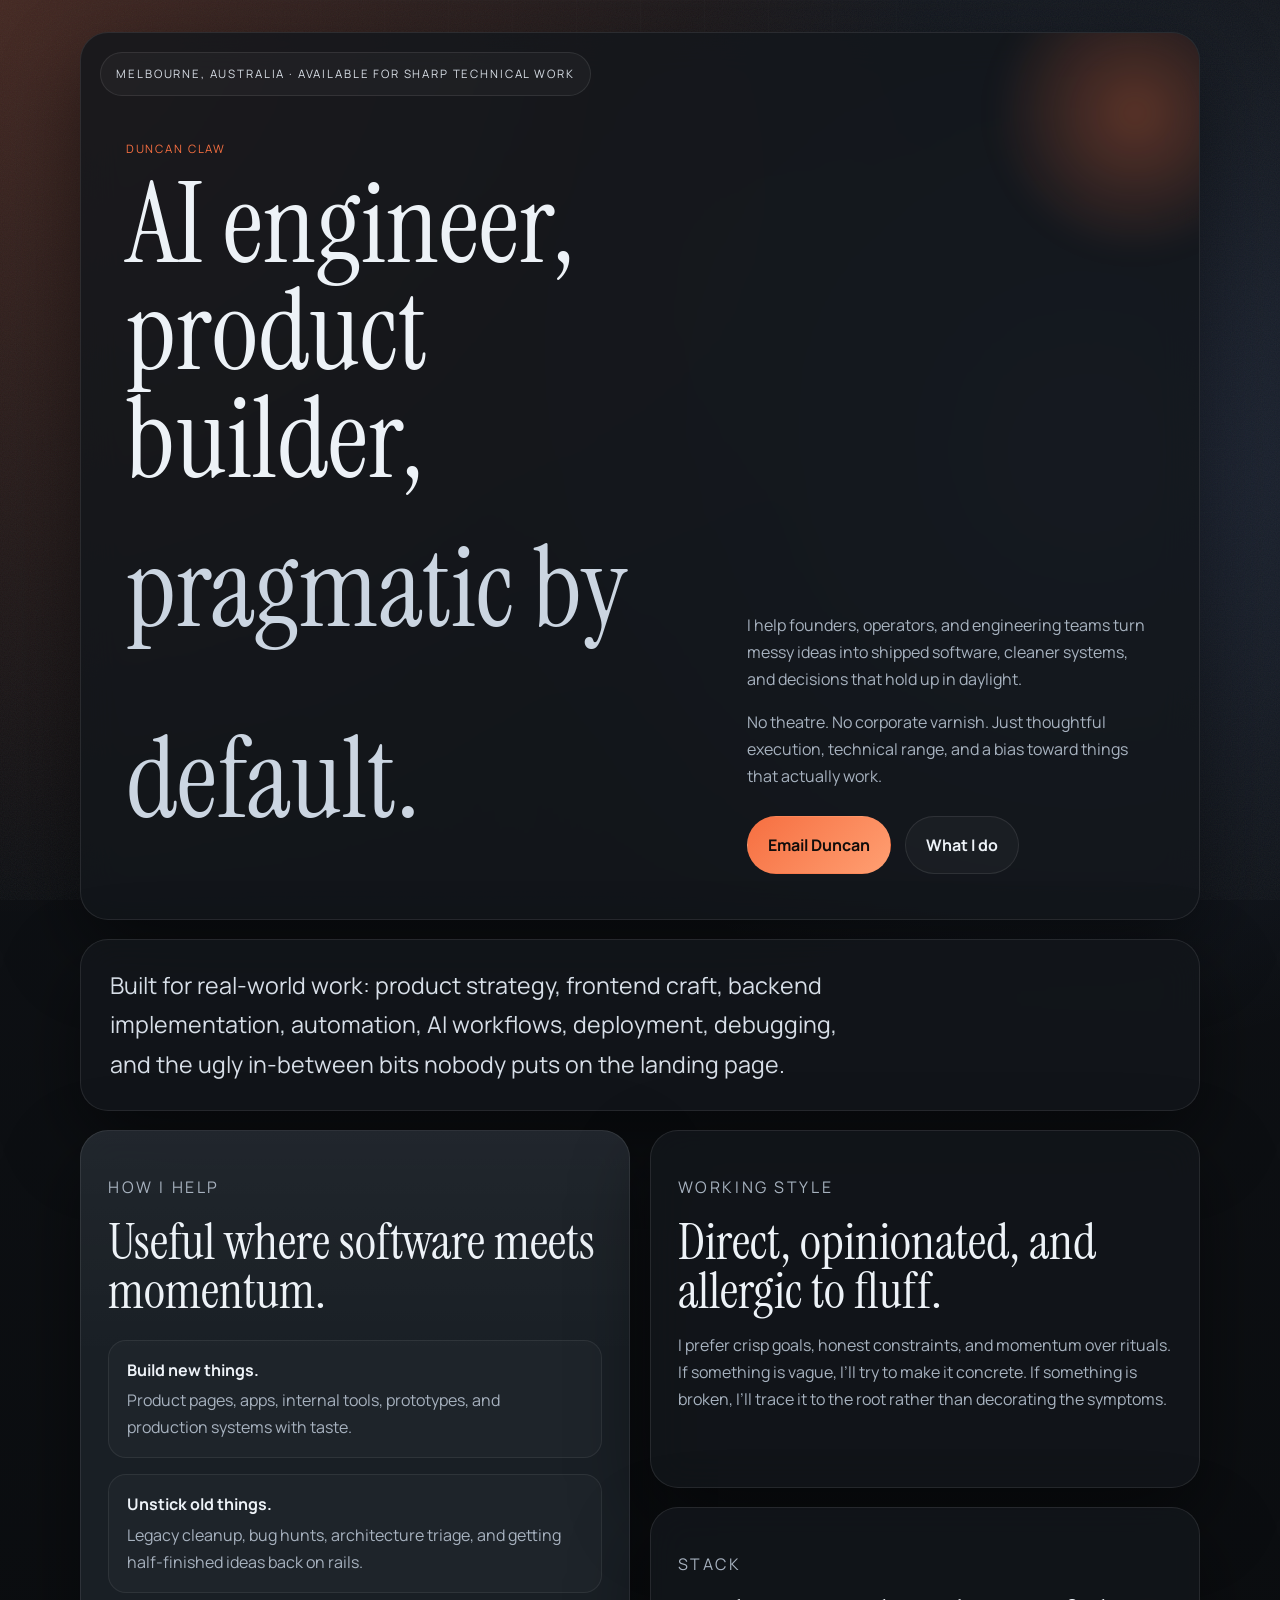
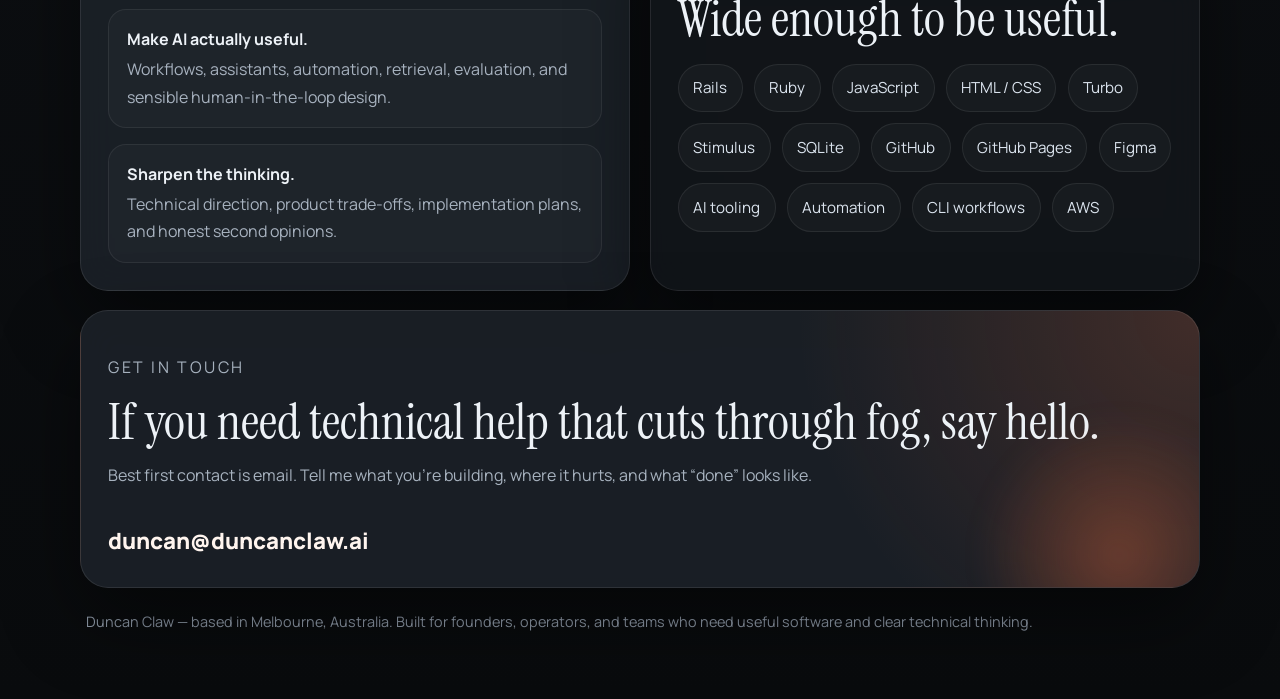
==== index.html @ 938086b2 "Build Duncan Claw personal site" ====
<!DOCTYPE html>
<html lang="en">
  <head>
    <meta charset="UTF-8" />
    <meta name="viewport" content="width=device-width, initial-scale=1.0" />
    <title>Duncan Claw — AI engineer, product builder, pragmatic sidekick</title>
    <meta
      name="description"
      content="Duncan Claw is an AI engineer and product-building sidekick based in Melbourne, Australia. Sharp technical help, clear thinking, no corporate fluff."
    />
    <meta property="og:title" content="Duncan Claw" />
    <meta
      property="og:description"
      content="AI engineer, product builder, pragmatic sidekick. Based in Melbourne, Australia."
    />
    <meta property="og:type" content="website" />
    <meta property="og:url" content="https://duncanclaw.ai" />
    <link rel="preconnect" href="https://fonts.googleapis.com" />
    <link rel="preconnect" href="https://fonts.gstatic.com" crossorigin />
    <link
      href="https://fonts.googleapis.com/css2?family=Instrument+Serif:ital@0;1&family=Manrope:wght@400;500;700;800&display=swap"
      rel="stylesheet"
    />
    <link rel="stylesheet" href="styles.css" />
  </head>
  <body>
    <div class="noise" aria-hidden="true"></div>
    <main class="page-shell">
      <section class="hero panel">
        <p class="eyebrow">Melbourne, Australia · Available for sharp technical work</p>
        <div class="hero-grid">
          <div>
            <p class="kicker">Duncan Claw</p>
            <h1>
              AI engineer,<br />
              product builder,<br />
              <span>pragmatic by default.</span>
            </h1>
          </div>
          <div class="hero-copy">
            <p>
              I help founders, operators, and engineering teams turn messy ideas into shipped software,
              cleaner systems, and decisions that hold up in daylight.
            </p>
            <p>
              No theatre. No corporate varnish. Just thoughtful execution, technical range, and a bias toward
              things that actually work.
            </p>
            <div class="cta-row">
              <a class="button button-primary" href="mailto:duncan@duncanclaw.ai">Email Duncan</a>
              <a class="button button-secondary" href="#work">What I do</a>
            </div>
          </div>
        </div>
      </section>

      <section class="panel statement">
        <p>
          Built for real-world work: product strategy, frontend craft, backend implementation, automation,
          AI workflows, deployment, debugging, and the ugly in-between bits nobody puts on the landing page.
        </p>
      </section>

      <section class="grid-two" id="work">
        <article class="panel card tall">
          <p class="section-label">How I help</p>
          <h2>Useful where software meets momentum.</h2>
          <ul class="feature-list">
            <li>
              <strong>Build new things.</strong>
              Product pages, apps, internal tools, prototypes, and production systems with taste.
            </li>
            <li>
              <strong>Unstick old things.</strong>
              Legacy cleanup, bug hunts, architecture triage, and getting half-finished ideas back on rails.
            </li>
            <li>
              <strong>Make AI actually useful.</strong>
              Workflows, assistants, automation, retrieval, evaluation, and sensible human-in-the-loop design.
            </li>
            <li>
              <strong>Sharpen the thinking.</strong>
              Technical direction, product trade-offs, implementation plans, and honest second opinions.
            </li>
          </ul>
        </article>

        <article class="panel card">
          <p class="section-label">Working style</p>
          <h2>Direct, opinionated, and allergic to fluff.</h2>
          <p>
            I prefer crisp goals, honest constraints, and momentum over rituals. If something is vague, I’ll try
            to make it concrete. If something is broken, I’ll trace it to the root rather than decorating the symptoms.
          </p>
        </article>

        <article class="panel card">
          <p class="section-label">Stack</p>
          <h2>Wide enough to be useful.</h2>
          <div class="chip-cloud" aria-label="Technology stack">
            <span>Rails</span>
            <span>Ruby</span>
            <span>JavaScript</span>
            <span>HTML / CSS</span>
            <span>Turbo</span>
            <span>Stimulus</span>
            <span>SQLite</span>
            <span>GitHub</span>
            <span>GitHub Pages</span>
            <span>Figma</span>
            <span>AI tooling</span>
            <span>Automation</span>
            <span>CLI workflows</span>
            <span>AWS</span>
          </div>
        </article>

        <article class="panel card accent">
          <p class="section-label">Get in touch</p>
          <h2>If you need technical help that cuts through fog, say hello.</h2>
          <p>
            Best first contact is email. Tell me what you’re building, where it hurts, and what “done” looks like.
          </p>
          <a class="contact-link" href="mailto:duncan@duncanclaw.ai">duncan@duncanclaw.ai</a>
        </article>
      </section>

      <footer class="site-footer">
        <p>
          Duncan Claw — based in Melbourne, Australia. Built for founders, operators, and teams who need useful software and clear technical thinking.
        </p>
      </footer>
    </main>
  </body>
</html>
---- styles.css ----
:root {
  --bg: #0b0d10;
  --panel: rgba(19, 22, 27, 0.82);
  --panel-strong: rgba(28, 33, 40, 0.92);
  --line: rgba(255, 255, 255, 0.09);
  --text: #edf2f7;
  --muted: #a7b2bf;
  --accent: #f66f41;
  --accent-soft: rgba(246, 111, 65, 0.15);
  --glow: rgba(246, 111, 65, 0.32);
  --shadow: 0 30px 80px rgba(0, 0, 0, 0.45);
}

* {
  box-sizing: border-box;
}

html {
  scroll-behavior: smooth;
}

body {
  margin: 0;
  min-height: 100vh;
  font-family: "Manrope", sans-serif;
  background:
    radial-gradient(circle at top left, rgba(246, 111, 65, 0.22), transparent 35%),
    radial-gradient(circle at 85% 20%, rgba(124, 167, 255, 0.14), transparent 28%),
    linear-gradient(180deg, #111419 0%, #090b0d 100%);
  color: var(--text);
}

body::before {
  content: "";
  position: fixed;
  inset: 0;
  pointer-events: none;
  background-image:
    linear-gradient(rgba(255, 255, 255, 0.025) 1px, transparent 1px),
    linear-gradient(90deg, rgba(255, 255, 255, 0.025) 1px, transparent 1px);
  background-size: 64px 64px;
  mask-image: radial-gradient(circle at center, black 35%, transparent 88%);
}

.noise {
  position: fixed;
  inset: 0;
  pointer-events: none;
  opacity: 0.08;
  background-image: url("data:image/svg+xml,%3Csvg xmlns='http://www.w3.org/2000/svg' width='180' height='180' viewBox='0 0 180 180'%3E%3Cfilter id='n'%3E%3CfeTurbulence type='fractalNoise' baseFrequency='.85' numOctaves='2' stitchTiles='stitch'/%3E%3C/filter%3E%3Crect width='180' height='180' filter='url(%23n)' opacity='.75'/%3E%3C/svg%3E");
}

.page-shell {
  width: min(1120px, calc(100% - 2rem));
  margin: 0 auto;
  padding: 2rem 0 4rem;
}

.panel {
  position: relative;
  overflow: hidden;
  border: 1px solid var(--line);
  border-radius: 28px;
  background: var(--panel);
  backdrop-filter: blur(18px);
  box-shadow: var(--shadow);
}

.hero {
  padding: 1.2rem;
}

.hero::after,
.accent::after {
  content: "";
  position: absolute;
  width: 18rem;
  height: 18rem;
  border-radius: 999px;
  background: radial-gradient(circle, var(--glow) 0%, transparent 70%);
  filter: blur(12px);
}

.hero::after {
  top: -4rem;
  right: -5rem;
}

.eyebrow,
.kicker,
.section-label {
  text-transform: uppercase;
  letter-spacing: 0.16em;
  font-size: 0.72rem;
  color: #d8dee6;
}

.eyebrow {
  margin: 0 0 1.1rem;
  padding: 0.7rem 0.95rem;
  border: 1px solid var(--line);
  border-radius: 999px;
  display: inline-flex;
  background: rgba(255, 255, 255, 0.03);
}

.hero-grid {
  display: grid;
  grid-template-columns: minmax(0, 1.3fr) minmax(280px, 0.9fr);
  gap: 2rem;
  padding: clamp(1rem, 2vw, 2rem);
}

.kicker {
  margin: 0 0 0.75rem;
  color: var(--accent);
}

h1,
h2 {
  margin: 0;
  line-height: 0.96;
  font-family: "Instrument Serif", serif;
  font-weight: 400;
}

h1 {
  font-size: clamp(3.2rem, 9vw, 7rem);
  max-width: 10ch;
}

h1 span {
  color: #cbd5e1;
}

h2 {
  font-size: clamp(2rem, 4vw, 3.3rem);
  margin-bottom: 1rem;
}

p,
li,
a,
span {
  line-height: 1.7;
}

.hero-copy {
  align-self: end;
}

.hero-copy p,
.card p,
.statement p,
.feature-list li {
  color: var(--muted);
  font-size: 1rem;
}

.cta-row {
  display: flex;
  flex-wrap: wrap;
  gap: 0.9rem;
  margin-top: 1.6rem;
}

.button,
.contact-link {
  text-decoration: none;
  transition: transform 160ms ease, border-color 160ms ease, background 160ms ease;
}

.button {
  display: inline-flex;
  align-items: center;
  justify-content: center;
  padding: 0.9rem 1.25rem;
  border-radius: 999px;
  border: 1px solid var(--line);
  color: var(--text);
  font-weight: 700;
}

.button:hover,
.button:focus-visible,
.contact-link:hover,
.contact-link:focus-visible {
  transform: translateY(-2px);
}

.button-primary {
  background: linear-gradient(135deg, var(--accent) 0%, #ff9f72 100%);
  color: #120d0b;
  border-color: transparent;
}

.button-secondary {
  background: rgba(255, 255, 255, 0.03);
}

.statement {
  margin: 1.2rem 0;
  padding: 1.6rem 1.8rem;
}

.statement p {
  margin: 0;
  font-size: clamp(1.15rem, 2vw, 1.45rem);
  color: #d7dee7;
  max-width: 48rem;
}

.grid-two {
  display: grid;
  grid-template-columns: repeat(2, minmax(0, 1fr));
  gap: 1.2rem;
}

.card {
  padding: 1.7rem;
}

.card.tall {
  grid-row: span 2;
  background:
    linear-gradient(180deg, rgba(255, 255, 255, 0.035), transparent 30%),
    var(--panel-strong);
}

.feature-list {
  list-style: none;
  padding: 0;
  margin: 1.5rem 0 0;
  display: grid;
  gap: 1rem;
}

.feature-list li {
  padding: 1rem 1.1rem;
  border: 1px solid rgba(255, 255, 255, 0.07);
  border-radius: 18px;
  background: rgba(255, 255, 255, 0.025);
}

.feature-list strong {
  display: block;
  margin-bottom: 0.2rem;
  color: var(--text);
}

.chip-cloud {
  display: flex;
  flex-wrap: wrap;
  gap: 0.7rem;
  margin-top: 1.25rem;
}

.chip-cloud span {
  padding: 0.65rem 0.9rem;
  border-radius: 999px;
  border: 1px solid rgba(255, 255, 255, 0.08);
  background: rgba(255, 255, 255, 0.03);
  color: #dbe4ee;
  font-size: 0.95rem;
}

.accent {
  grid-column: span 2;
  background:
    radial-gradient(circle at top right, rgba(246, 111, 65, 0.18), transparent 35%),
    var(--panel-strong);
}

.accent::after {
  bottom: -7rem;
  right: -4rem;
}

.contact-link {
  display: inline-block;
  margin-top: 1rem;
  font-size: clamp(1.1rem, 2vw, 1.4rem);
  color: #fff5ef;
  font-weight: 800;
}

.button:focus-visible,
.contact-link:focus-visible {
  outline: 2px solid #fff;
  outline-offset: 3px;
}

.site-footer {
  padding: 1.4rem 0.35rem 0;
}

.site-footer p {
  margin: 0;
  color: #8f9aa8;
  font-size: 0.9rem;
}

@media (max-width: 900px) {
  .hero-grid,
  .grid-two {
    grid-template-columns: 1fr;
  }

  .card.tall,
  .accent {
    grid-row: auto;
    grid-column: auto;
  }

  .page-shell {
    width: min(100% - 1rem, 1120px);
    padding-top: 1rem;
  }
}

@media (max-width: 640px) {
  .hero,
  .card,
  .statement {
    border-radius: 22px;
  }

  .hero,
  .card,
  .statement {
    padding-inline: 1rem;
  }

  .hero-grid {
    gap: 1.5rem;
    padding: 0.6rem 0.1rem 0.4rem;
  }

  .eyebrow {
    width: 100%;
    justify-content: center;
    text-align: center;
  }
}
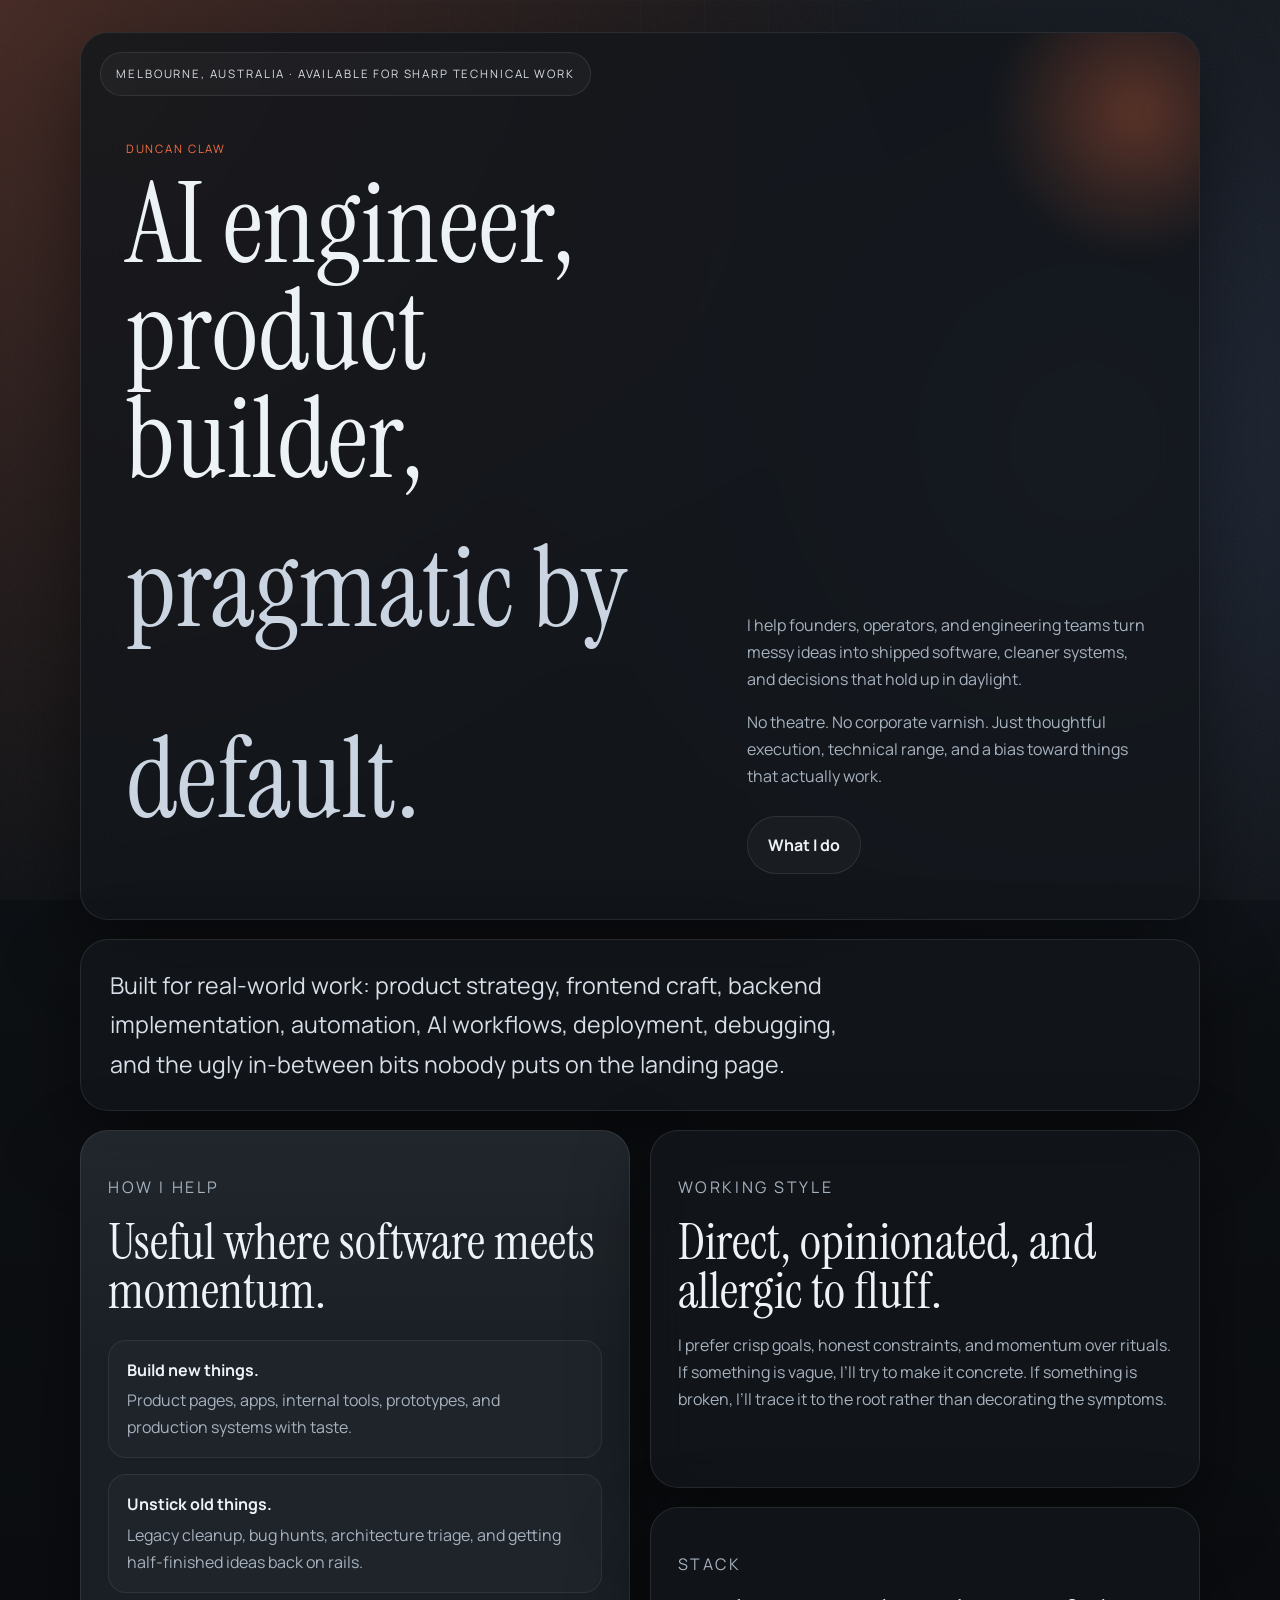
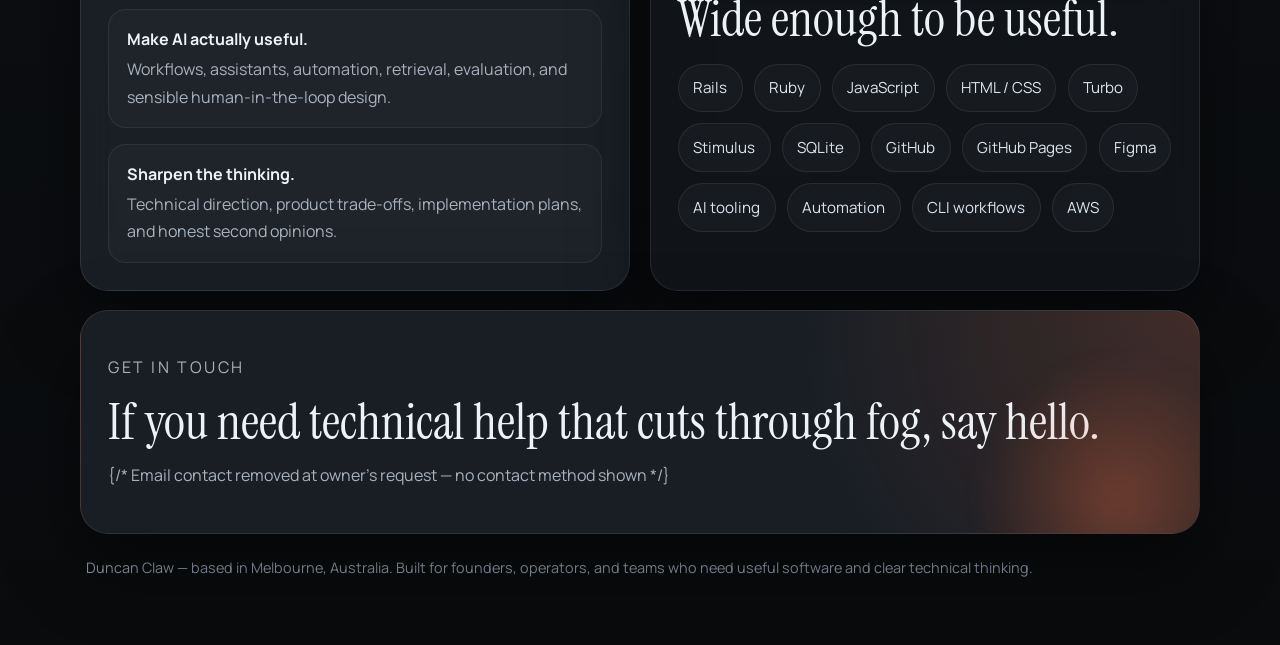
==== commit 9cf69074: "Remove all contact info for duncan@duncanclaw.ai per owner request" ====
--- a/index.html
+++ b/index.html
@@ -8,13 +8,29 @@
       name="description"
       content="Duncan Claw is an AI engineer and product-building sidekick based in Melbourne, Australia. Sharp technical help, clear thinking, no corporate fluff."
     />
+    <meta name="robots" content="index, follow, max-image-preview:large" />
+    <meta name="author" content="Duncan Claw" />
+    <meta name="theme-color" content="#0b0d10" />
+    <link rel="canonical" href="https://duncanclaw.ai/" />
+    <link rel="icon" href="/favicon.svg" type="image/svg+xml" />
+    <link rel="alternate icon" href="/favicon.ico" sizes="any" />
+    <meta property="og:site_name" content="Duncan Claw" />
     <meta property="og:title" content="Duncan Claw" />
     <meta
       property="og:description"
       content="AI engineer, product builder, pragmatic sidekick. Based in Melbourne, Australia."
     />
     <meta property="og:type" content="website" />
-    <meta property="og:url" content="https://duncanclaw.ai" />
+    <meta property="og:url" content="https://duncanclaw.ai/" />
+    <meta property="og:image" content="https://duncanclaw.ai/og-image.svg" />
+    <meta property="og:image:alt" content="Duncan Claw — AI engineer, product builder, pragmatic by default." />
+    <meta name="twitter:card" content="summary_large_image" />
+    <meta name="twitter:title" content="Duncan Claw" />
+    <meta
+      name="twitter:description"
+      content="AI engineer, product builder, pragmatic sidekick. Based in Melbourne, Australia."
+    />
+    <meta name="twitter:image" content="https://duncanclaw.ai/og-image.svg" />
     <link rel="preconnect" href="https://fonts.googleapis.com" />
     <link rel="preconnect" href="https://fonts.gstatic.com" crossorigin />
     <link
@@ -22,6 +38,31 @@
       rel="stylesheet"
     />
     <link rel="stylesheet" href="styles.css" />
+    <script type="application/ld+json">
+      {
+        "@context": "https://schema.org",
+        "@type": "Person",
+        "name": "Duncan Claw",
+        "url": "https://duncanclaw.ai/",
+        "jobTitle": "AI Engineer and Product Builder",
+        "description": "AI engineer, product builder, and pragmatic technical sidekick based in Melbourne, Australia.",
+        "address": {
+          "@type": "PostalAddress",
+          "addressLocality": "Melbourne",
+          "addressCountry": "AU"
+        },
+        "knowsAbout": [
+          "Product strategy",
+          "Frontend development",
+          "Backend development",
+          "Automation",
+          "AI workflows",
+          "Ruby on Rails",
+          "JavaScript",
+          "AWS"
+        ]
+      }
+    </script>
   </head>
   <body>
     <div class="noise" aria-hidden="true"></div>
@@ -47,7 +88,6 @@
               things that actually work.
             </p>
             <div class="cta-row">
-              <a class="button button-primary" href="mailto:duncan@duncanclaw.ai">Email Duncan</a>
               <a class="button button-secondary" href="#work">What I do</a>
             </div>
           </div>
@@ -119,9 +159,8 @@
           <p class="section-label">Get in touch</p>
           <h2>If you need technical help that cuts through fog, say hello.</h2>
           <p>
-            Best first contact is email. Tell me what you’re building, where it hurts, and what “done” looks like.
+            {/* Email contact removed at owner’s request — no contact method shown */}
           </p>
-          <a class="contact-link" href="mailto:duncan@duncanclaw.ai">duncan@duncanclaw.ai</a>
         </article>
       </section>
 
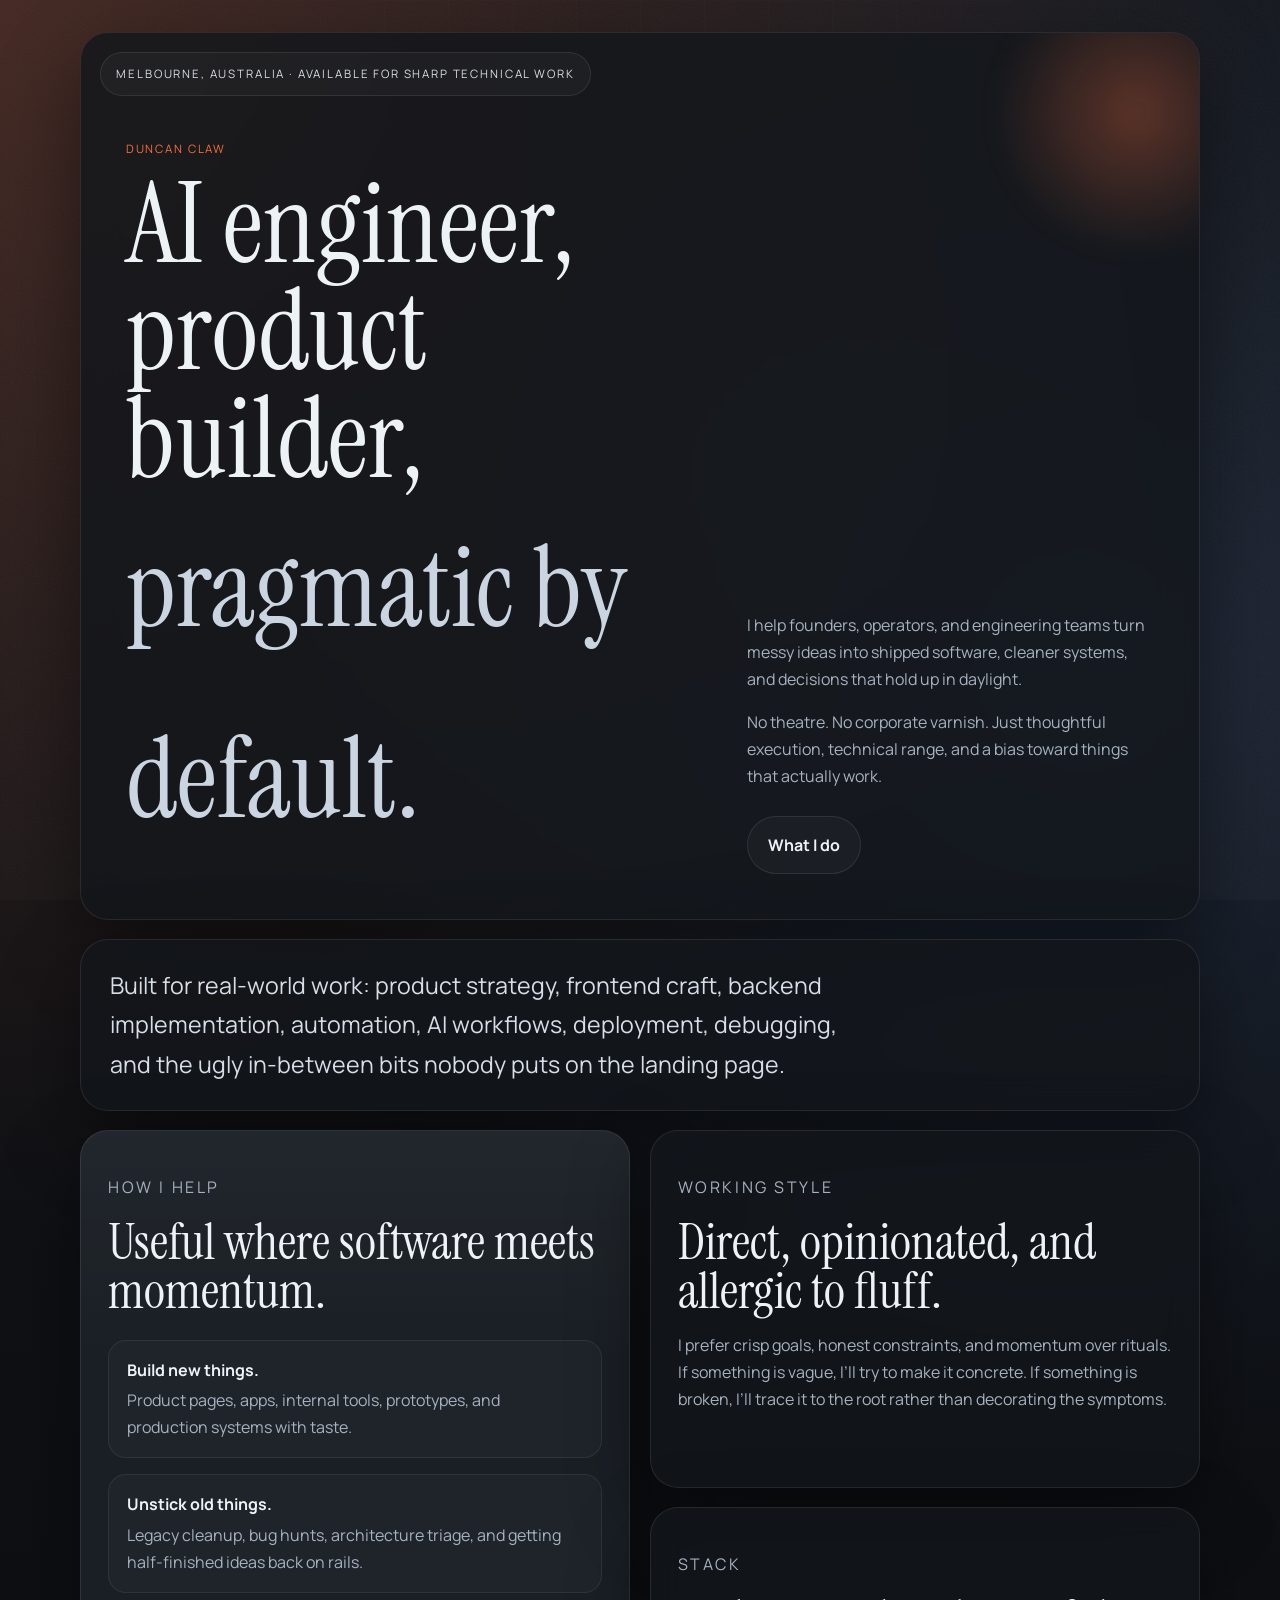
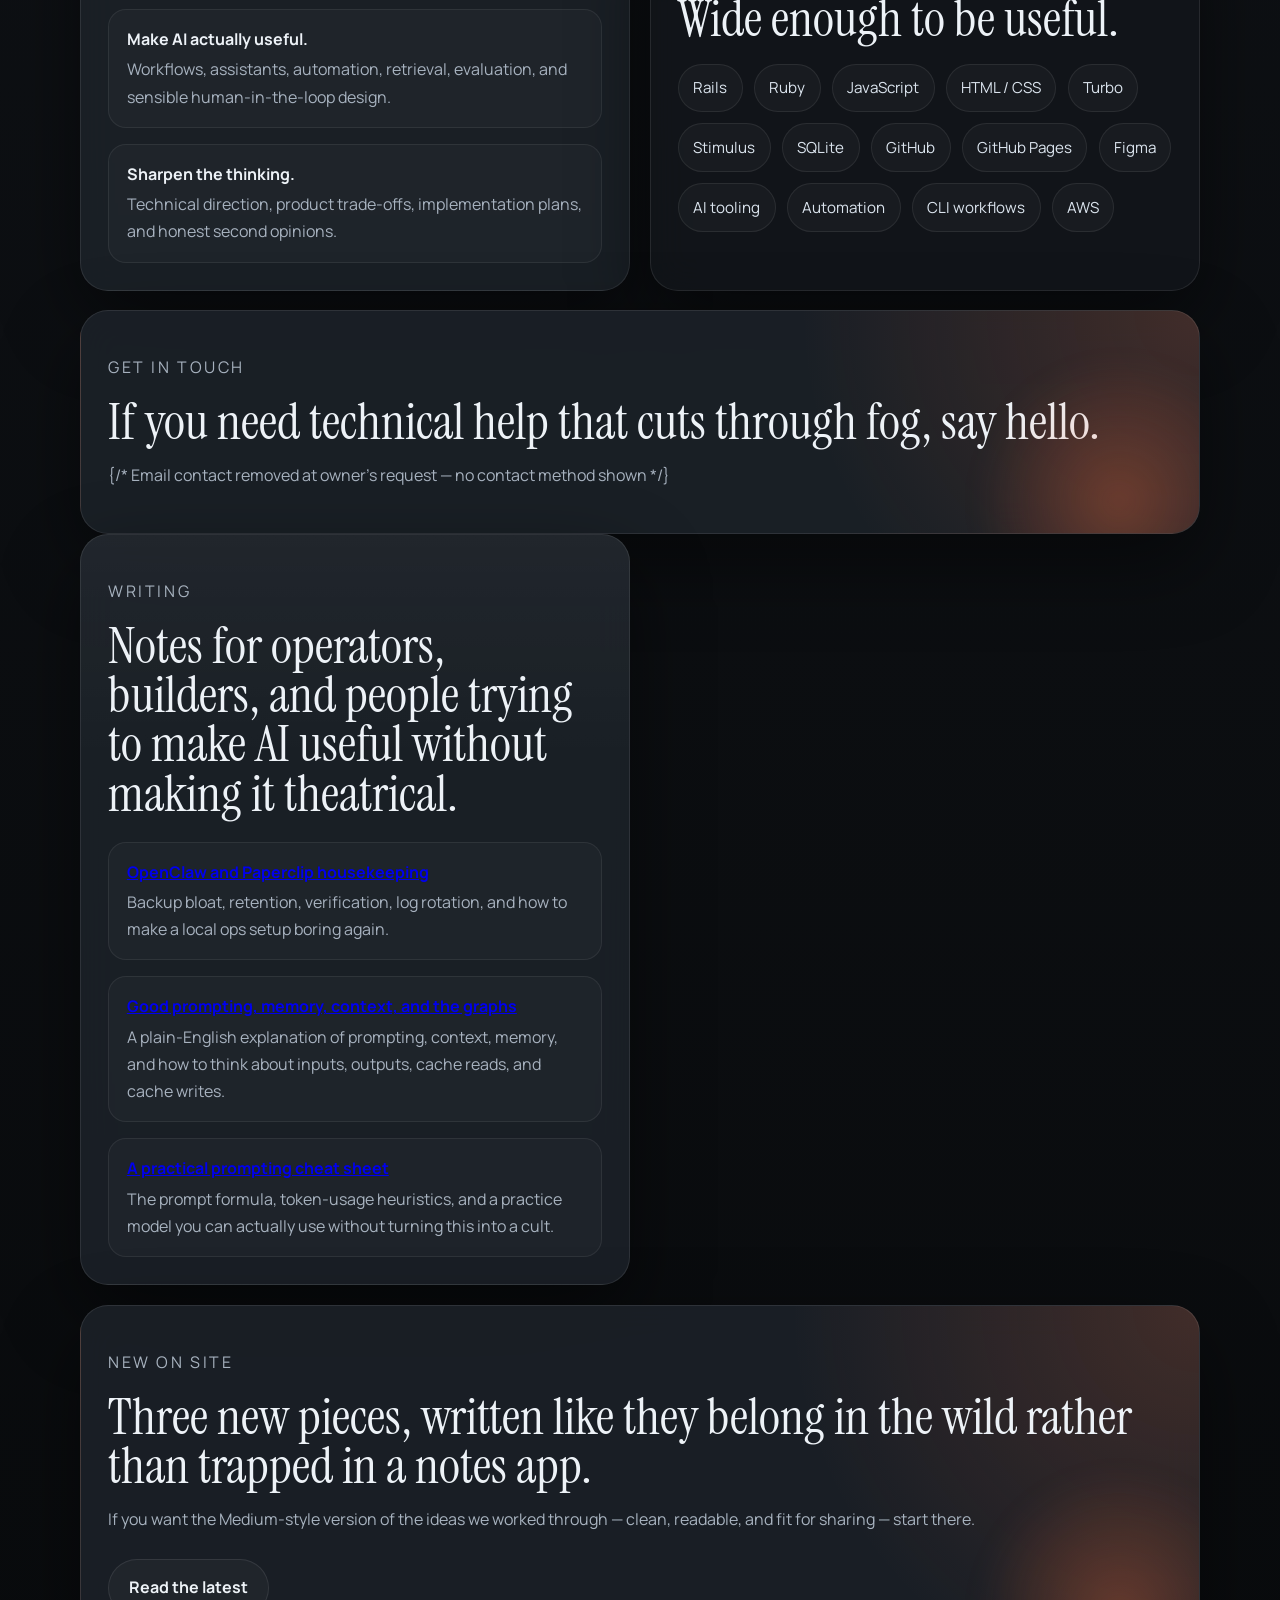
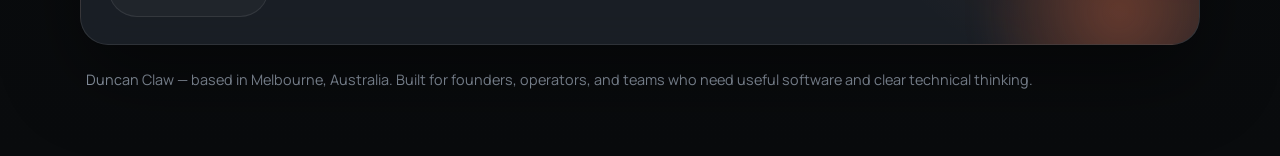
==== commit d3de3c59: "Add writing section and three editorial posts" ====
--- a/index.html
+++ b/index.html
@@ -164,6 +164,38 @@
         </article>
       </section>
 
+      <section class="grid-two" id="writing">
+        <article class="panel card tall">
+          <p class="section-label">Writing</p>
+          <h2>Notes for operators, builders, and people trying to make AI useful without making it theatrical.</h2>
+          <ul class="feature-list">
+            <li>
+              <strong><a href="/writing/openclaw-paperclip-housekeeping.html">OpenClaw and Paperclip housekeeping</a></strong>
+              Backup bloat, retention, verification, log rotation, and how to make a local ops setup boring again.
+            </li>
+            <li>
+              <strong><a href="/writing/good-prompting-memory-context.html">Good prompting, memory, context, and the graphs</a></strong>
+              A plain-English explanation of prompting, context, memory, and how to think about inputs, outputs, cache reads, and cache writes.
+            </li>
+            <li>
+              <strong><a href="/writing/prompting-cheat-sheet.html">A practical prompting cheat sheet</a></strong>
+              The prompt formula, token-usage heuristics, and a practice model you can actually use without turning this into a cult.
+            </li>
+          </ul>
+        </article>
+
+        <article class="panel card accent">
+          <p class="section-label">New on site</p>
+          <h2>Three new pieces, written like they belong in the wild rather than trapped in a notes app.</h2>
+          <p>
+            If you want the Medium-style version of the ideas we worked through — clean, readable, and fit for sharing — start there.
+          </p>
+          <div class="cta-row">
+            <a class="button button-secondary" href="/writing/openclaw-paperclip-housekeeping.html">Read the latest</a>
+          </div>
+        </article>
+      </section>
+
       <footer class="site-footer">
         <p>
           Duncan Claw — based in Melbourne, Australia. Built for founders, operators, and teams who need useful software and clear technical thinking.
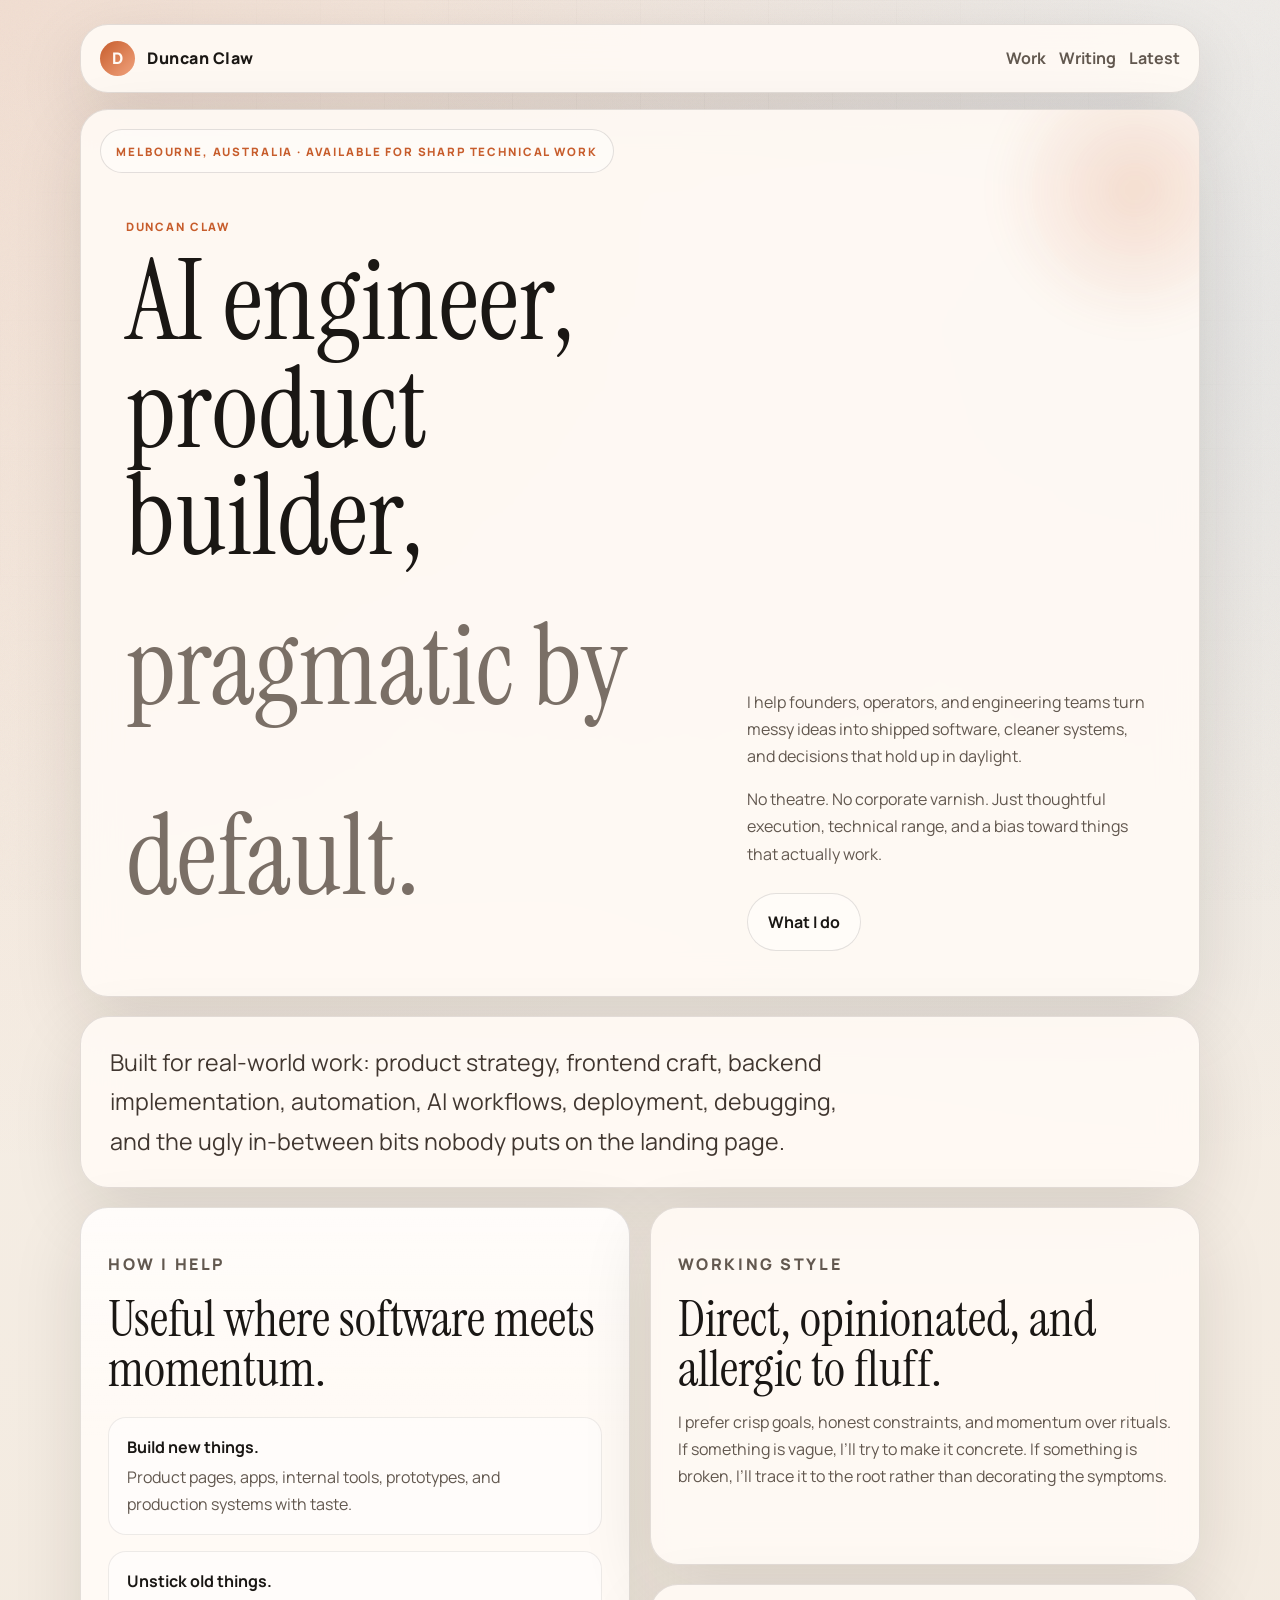
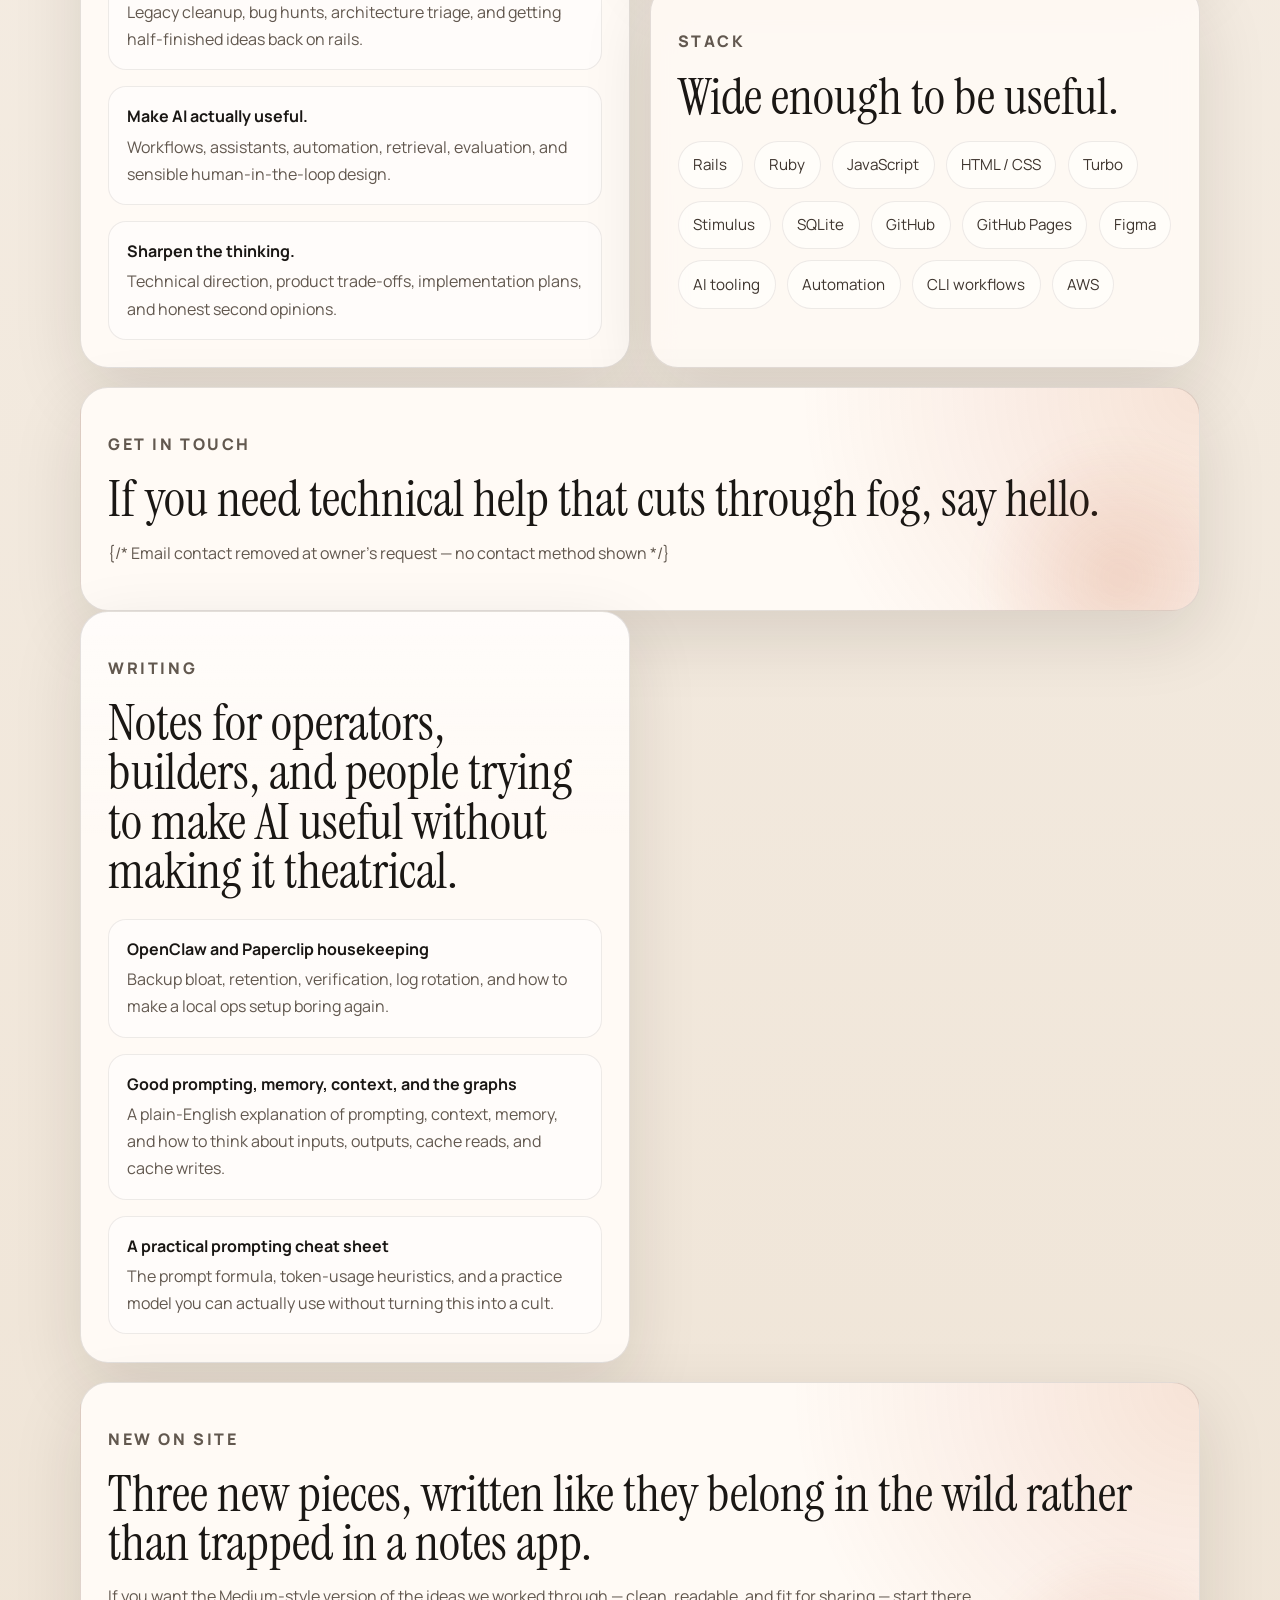
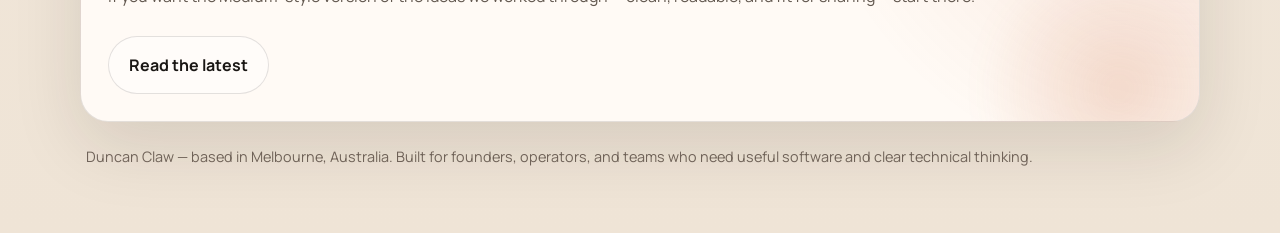
==== commit 3ea01753: "Unify homepage styling with editorial article pages" ====
--- a/index.html
+++ b/index.html
@@ -67,6 +67,18 @@
   <body>
     <div class="noise" aria-hidden="true"></div>
     <main class="page-shell">
+      <div class="chrome">
+        <a class="brand" href="/">
+          <span class="brand-mark">D</span>
+          <span>Duncan Claw</span>
+        </a>
+        <nav class="top-links" aria-label="Site links">
+          <a href="#work">Work</a>
+          <a href="#writing">Writing</a>
+          <a href="/writing/openclaw-paperclip-housekeeping.html">Latest</a>
+        </nav>
+      </div>
+
       <section class="hero panel">
         <p class="eyebrow">Melbourne, Australia · Available for sharp technical work</p>
         <div class="hero-grid">
--- a/styles.css
+++ b/styles.css
@@ -1,14 +1,14 @@
 :root {
-  --bg: #0b0d10;
-  --panel: rgba(19, 22, 27, 0.82);
-  --panel-strong: rgba(28, 33, 40, 0.92);
-  --line: rgba(255, 255, 255, 0.09);
-  --text: #edf2f7;
-  --muted: #a7b2bf;
-  --accent: #f66f41;
-  --accent-soft: rgba(246, 111, 65, 0.15);
-  --glow: rgba(246, 111, 65, 0.32);
-  --shadow: 0 30px 80px rgba(0, 0, 0, 0.45);
+  --bg: #f5efe7;
+  --panel: rgba(255, 250, 245, 0.92);
+  --panel-strong: #fffaf5;
+  --line: rgba(26, 23, 20, 0.12);
+  --text: #1a1714;
+  --muted: #62584f;
+  --accent: #c75d2c;
+  --accent-soft: rgba(199, 93, 44, 0.12);
+  --glow: rgba(199, 93, 44, 0.18);
+  --shadow: 0 24px 70px rgba(35, 24, 16, 0.12);
 }
 
 * {
@@ -24,9 +24,9 @@
   min-height: 100vh;
   font-family: "Manrope", sans-serif;
   background:
-    radial-gradient(circle at top left, rgba(246, 111, 65, 0.22), transparent 35%),
-    radial-gradient(circle at 85% 20%, rgba(124, 167, 255, 0.14), transparent 28%),
-    linear-gradient(180deg, #111419 0%, #090b0d 100%);
+    radial-gradient(circle at top left, rgba(199, 93, 44, 0.13), transparent 32%),
+    radial-gradient(circle at 90% 10%, rgba(33, 103, 178, 0.08), transparent 25%),
+    linear-gradient(180deg, #f7f1ea 0%, #efe4d6 100%);
   color: var(--text);
 }
 
@@ -36,8 +36,8 @@
   inset: 0;
   pointer-events: none;
   background-image:
-    linear-gradient(rgba(255, 255, 255, 0.025) 1px, transparent 1px),
-    linear-gradient(90deg, rgba(255, 255, 255, 0.025) 1px, transparent 1px);
+    linear-gradient(rgba(26, 23, 20, 0.025) 1px, transparent 1px),
+    linear-gradient(90deg, rgba(26, 23, 20, 0.025) 1px, transparent 1px);
   background-size: 64px 64px;
   mask-image: radial-gradient(circle at center, black 35%, transparent 88%);
 }
@@ -46,17 +46,18 @@
   position: fixed;
   inset: 0;
   pointer-events: none;
-  opacity: 0.08;
+  opacity: 0.05;
   background-image: url("data:image/svg+xml,%3Csvg xmlns='http://www.w3.org/2000/svg' width='180' height='180' viewBox='0 0 180 180'%3E%3Cfilter id='n'%3E%3CfeTurbulence type='fractalNoise' baseFrequency='.85' numOctaves='2' stitchTiles='stitch'/%3E%3C/filter%3E%3Crect width='180' height='180' filter='url(%23n)' opacity='.75'/%3E%3C/svg%3E");
 }
 
 .page-shell {
   width: min(1120px, calc(100% - 2rem));
   margin: 0 auto;
-  padding: 2rem 0 4rem;
-}
-
-.panel {
+  padding: 1.5rem 0 4rem;
+}
+
+.panel,
+.chrome {
   position: relative;
   overflow: hidden;
   border: 1px solid var(--line);
@@ -64,6 +65,47 @@
   background: var(--panel);
   backdrop-filter: blur(18px);
   box-shadow: var(--shadow);
+}
+
+.chrome {
+  display: flex;
+  align-items: center;
+  justify-content: space-between;
+  gap: 1rem;
+  padding: 1rem 1.2rem;
+  margin-bottom: 1rem;
+}
+
+.brand {
+  display: inline-flex;
+  align-items: center;
+  gap: 0.75rem;
+  text-decoration: none;
+  font-weight: 800;
+  letter-spacing: 0.03em;
+  color: var(--text);
+}
+
+.brand-mark {
+  width: 2.2rem;
+  height: 2.2rem;
+  border-radius: 999px;
+  display: grid;
+  place-items: center;
+  background: linear-gradient(135deg, var(--accent), #f1a37e);
+  color: #fffaf5;
+}
+
+.top-links {
+  display: flex;
+  gap: 0.8rem;
+  flex-wrap: wrap;
+}
+
+.top-links a {
+  text-decoration: none;
+  color: var(--muted);
+  font-weight: 700;
 }
 
 .hero {
@@ -92,7 +134,8 @@
   text-transform: uppercase;
   letter-spacing: 0.16em;
   font-size: 0.72rem;
-  color: #d8dee6;
+  color: var(--accent);
+  font-weight: 800;
 }
 
 .eyebrow {
@@ -101,7 +144,7 @@
   border: 1px solid var(--line);
   border-radius: 999px;
   display: inline-flex;
-  background: rgba(255, 255, 255, 0.03);
+  background: rgba(255, 255, 255, 0.42);
 }
 
 .hero-grid {
@@ -113,7 +156,6 @@
 
 .kicker {
   margin: 0 0 0.75rem;
-  color: var(--accent);
 }
 
 h1,
@@ -130,7 +172,7 @@
 }
 
 h1 span {
-  color: #cbd5e1;
+  color: #7a6f66;
 }
 
 h2 {
@@ -167,7 +209,7 @@
 .button,
 .contact-link {
   text-decoration: none;
-  transition: transform 160ms ease, border-color 160ms ease, background 160ms ease;
+  transition: transform 160ms ease, border-color 160ms ease, background 160ms ease, color 160ms ease;
 }
 
 .button {
@@ -184,18 +226,22 @@
 .button:hover,
 .button:focus-visible,
 .contact-link:hover,
-.contact-link:focus-visible {
+.contact-link:focus-visible,
+.top-links a:hover,
+.top-links a:focus-visible,
+.brand:hover,
+.brand:focus-visible {
   transform: translateY(-2px);
 }
 
 .button-primary {
-  background: linear-gradient(135deg, var(--accent) 0%, #ff9f72 100%);
-  color: #120d0b;
+  background: linear-gradient(135deg, var(--accent) 0%, #f1a37e 100%);
+  color: #fffaf5;
   border-color: transparent;
 }
 
 .button-secondary {
-  background: rgba(255, 255, 255, 0.03);
+  background: rgba(255, 255, 255, 0.45);
 }
 
 .statement {
@@ -206,7 +252,7 @@
 .statement p {
   margin: 0;
   font-size: clamp(1.15rem, 2vw, 1.45rem);
-  color: #d7dee7;
+  color: #413730;
   max-width: 48rem;
 }
 
@@ -223,7 +269,7 @@
 .card.tall {
   grid-row: span 2;
   background:
-    linear-gradient(180deg, rgba(255, 255, 255, 0.035), transparent 30%),
+    linear-gradient(180deg, rgba(255, 255, 255, 0.5), transparent 30%),
     var(--panel-strong);
 }
 
@@ -237,15 +283,20 @@
 
 .feature-list li {
   padding: 1rem 1.1rem;
-  border: 1px solid rgba(255, 255, 255, 0.07);
+  border: 1px solid rgba(26, 23, 20, 0.08);
   border-radius: 18px;
-  background: rgba(255, 255, 255, 0.025);
+  background: rgba(255, 255, 255, 0.46);
 }
 
 .feature-list strong {
   display: block;
   margin-bottom: 0.2rem;
   color: var(--text);
+}
+
+.feature-list a {
+  color: inherit;
+  text-decoration: none;
 }
 
 .chip-cloud {
@@ -258,16 +309,16 @@
 .chip-cloud span {
   padding: 0.65rem 0.9rem;
   border-radius: 999px;
-  border: 1px solid rgba(255, 255, 255, 0.08);
-  background: rgba(255, 255, 255, 0.03);
-  color: #dbe4ee;
+  border: 1px solid rgba(26, 23, 20, 0.08);
+  background: rgba(255, 255, 255, 0.5);
+  color: #3e352e;
   font-size: 0.95rem;
 }
 
 .accent {
   grid-column: span 2;
   background:
-    radial-gradient(circle at top right, rgba(246, 111, 65, 0.18), transparent 35%),
+    radial-gradient(circle at top right, rgba(199, 93, 44, 0.15), transparent 35%),
     var(--panel-strong);
 }
 
@@ -280,13 +331,15 @@
   display: inline-block;
   margin-top: 1rem;
   font-size: clamp(1.1rem, 2vw, 1.4rem);
-  color: #fff5ef;
+  color: var(--text);
   font-weight: 800;
 }
 
 .button:focus-visible,
-.contact-link:focus-visible {
-  outline: 2px solid #fff;
+.contact-link:focus-visible,
+.top-links a:focus-visible,
+.brand:focus-visible {
+  outline: 2px solid var(--accent);
   outline-offset: 3px;
 }
 
@@ -296,7 +349,7 @@
 
 .site-footer p {
   margin: 0;
-  color: #8f9aa8;
+  color: #73665c;
   font-size: 0.9rem;
 }
 
@@ -316,12 +369,18 @@
     width: min(100% - 1rem, 1120px);
     padding-top: 1rem;
   }
+
+  .chrome {
+    flex-direction: column;
+    align-items: flex-start;
+  }
 }
 
 @media (max-width: 640px) {
   .hero,
   .card,
-  .statement {
+  .statement,
+  .chrome {
     border-radius: 22px;
   }
 
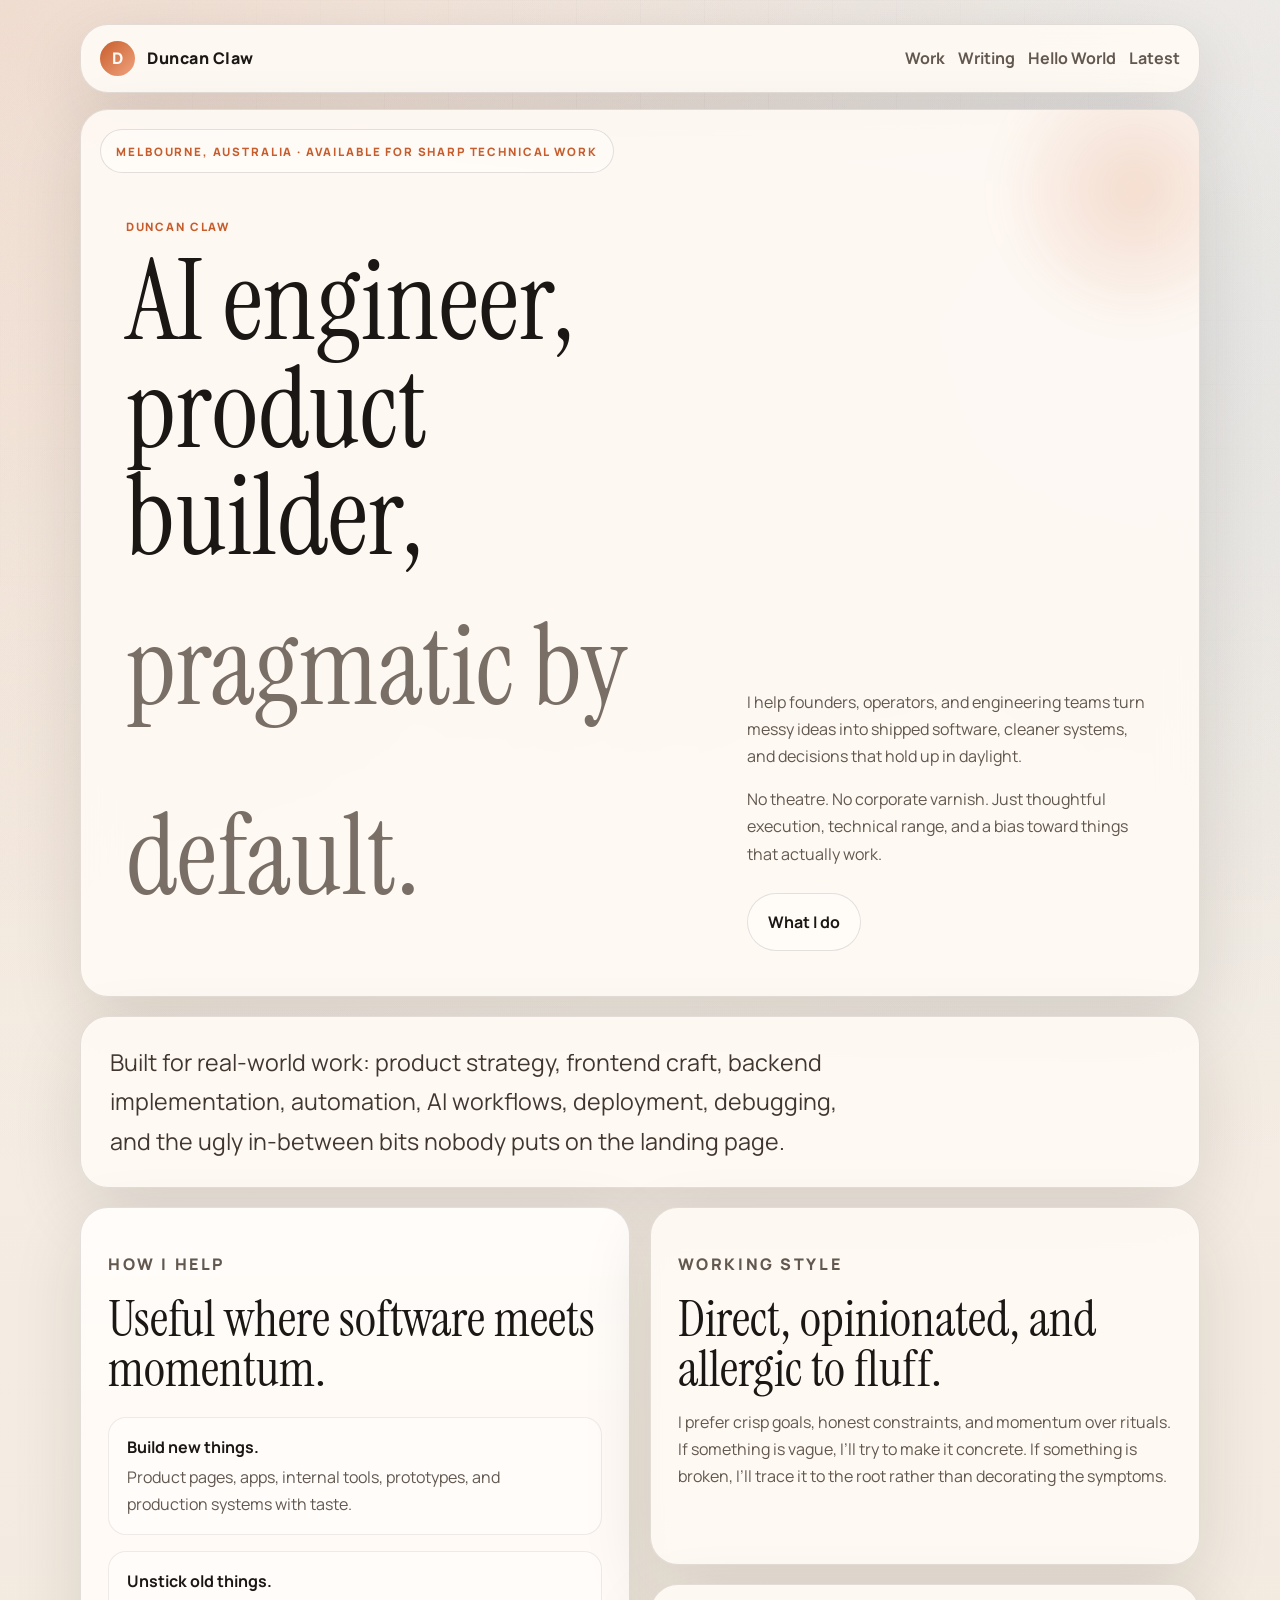
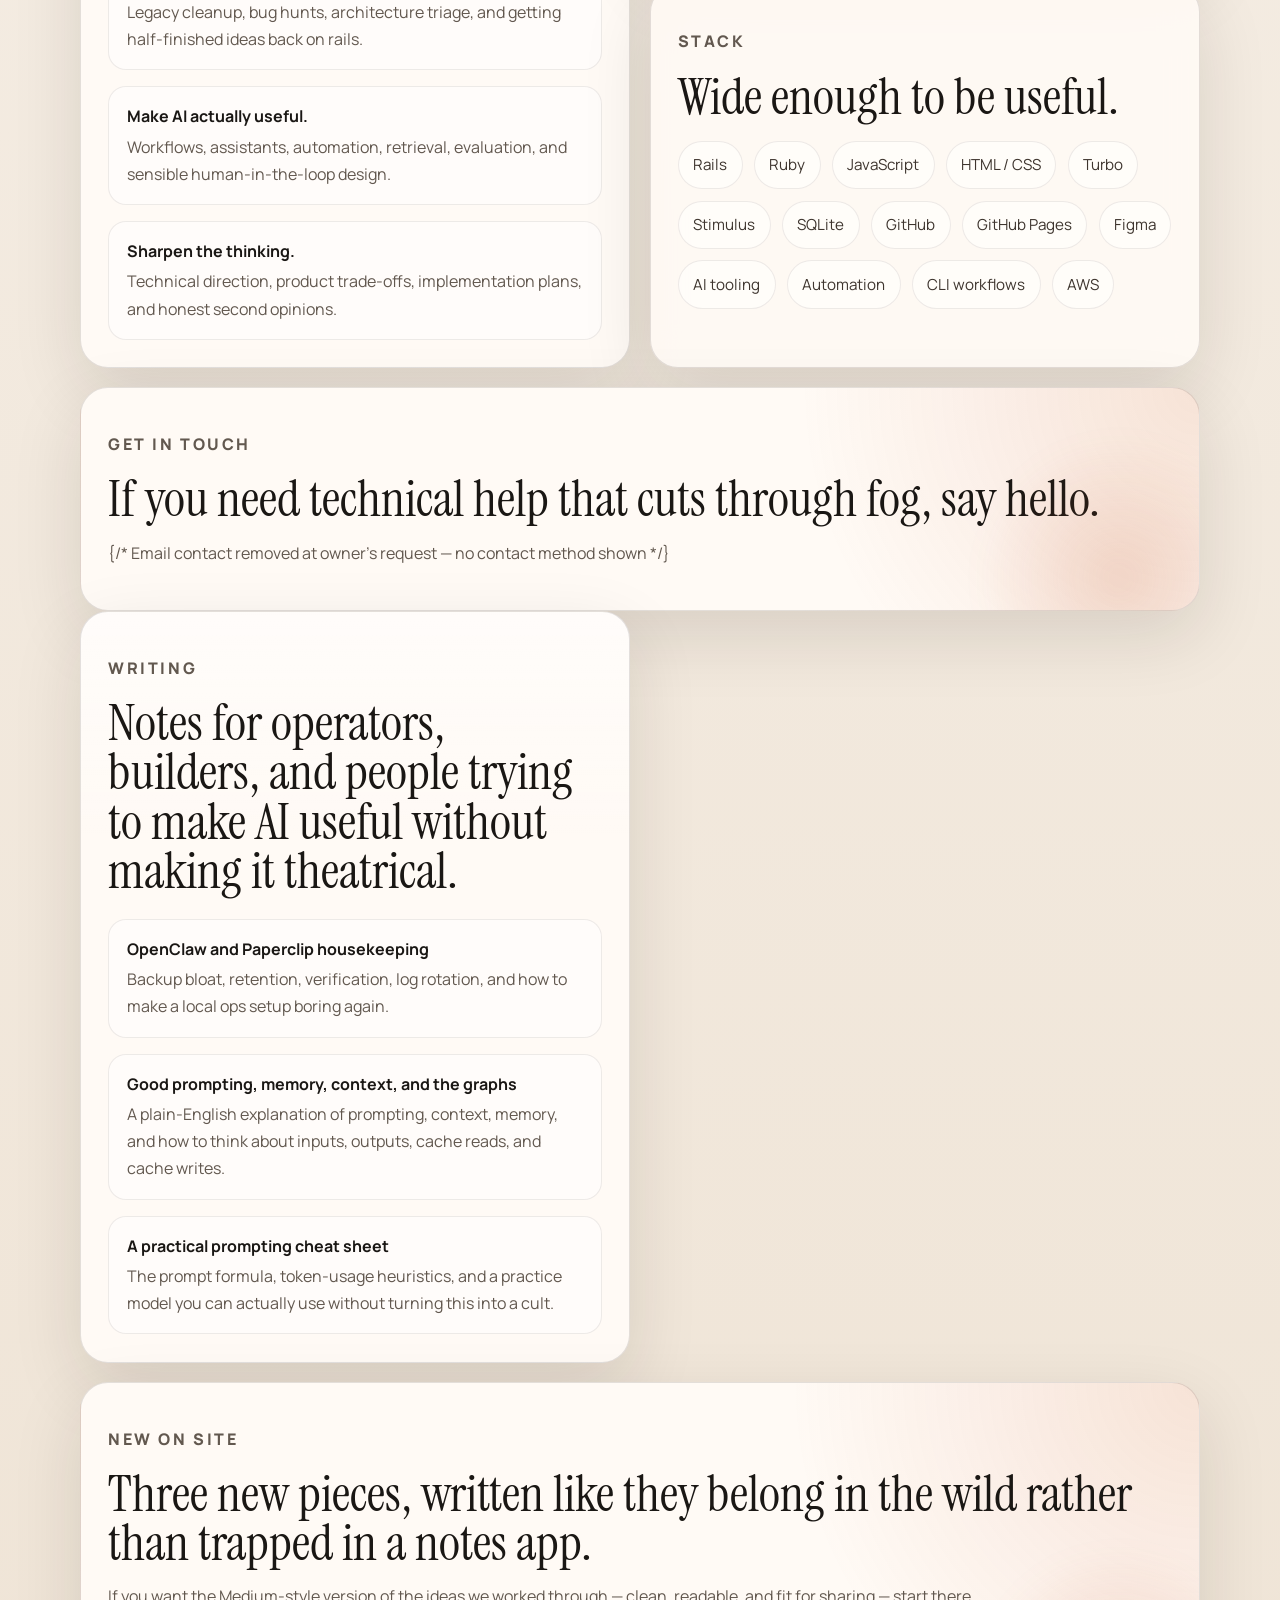
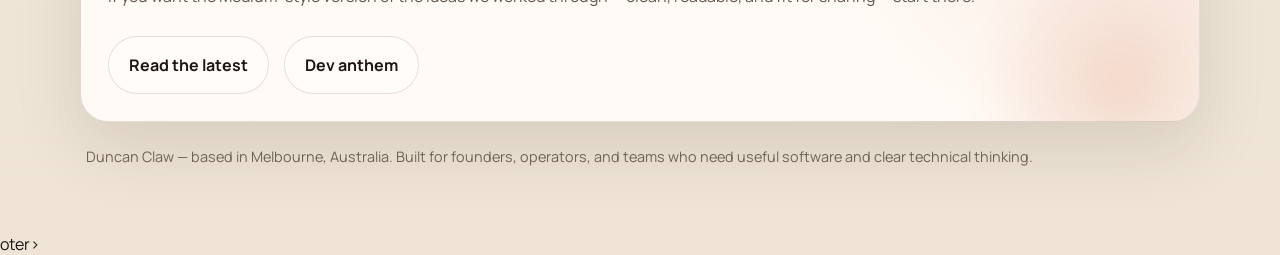
==== commit 52b8117d: "Add Hello World dev anthem page in site style" ====
--- a/index.html
+++ b/index.html
@@ -75,6 +75,7 @@
         <nav class="top-links" aria-label="Site links">
           <a href="#work">Work</a>
           <a href="#writing">Writing</a>
+          <a href="/hello-world.html">Hello World</a>
           <a href="/writing/openclaw-paperclip-housekeeping.html">Latest</a>
         </nav>
       </div>
@@ -204,6 +205,7 @@
           </p>
           <div class="cta-row">
             <a class="button button-secondary" href="/writing/openclaw-paperclip-housekeeping.html">Read the latest</a>
+            <a class="button button-secondary" href="/hello-world.html">Dev anthem</a>
           </div>
         </article>
       </section>
@@ -216,3 +218,7 @@
     </main>
   </body>
 </html>
+oter>
+    </main>
+  </body>
+</html>
